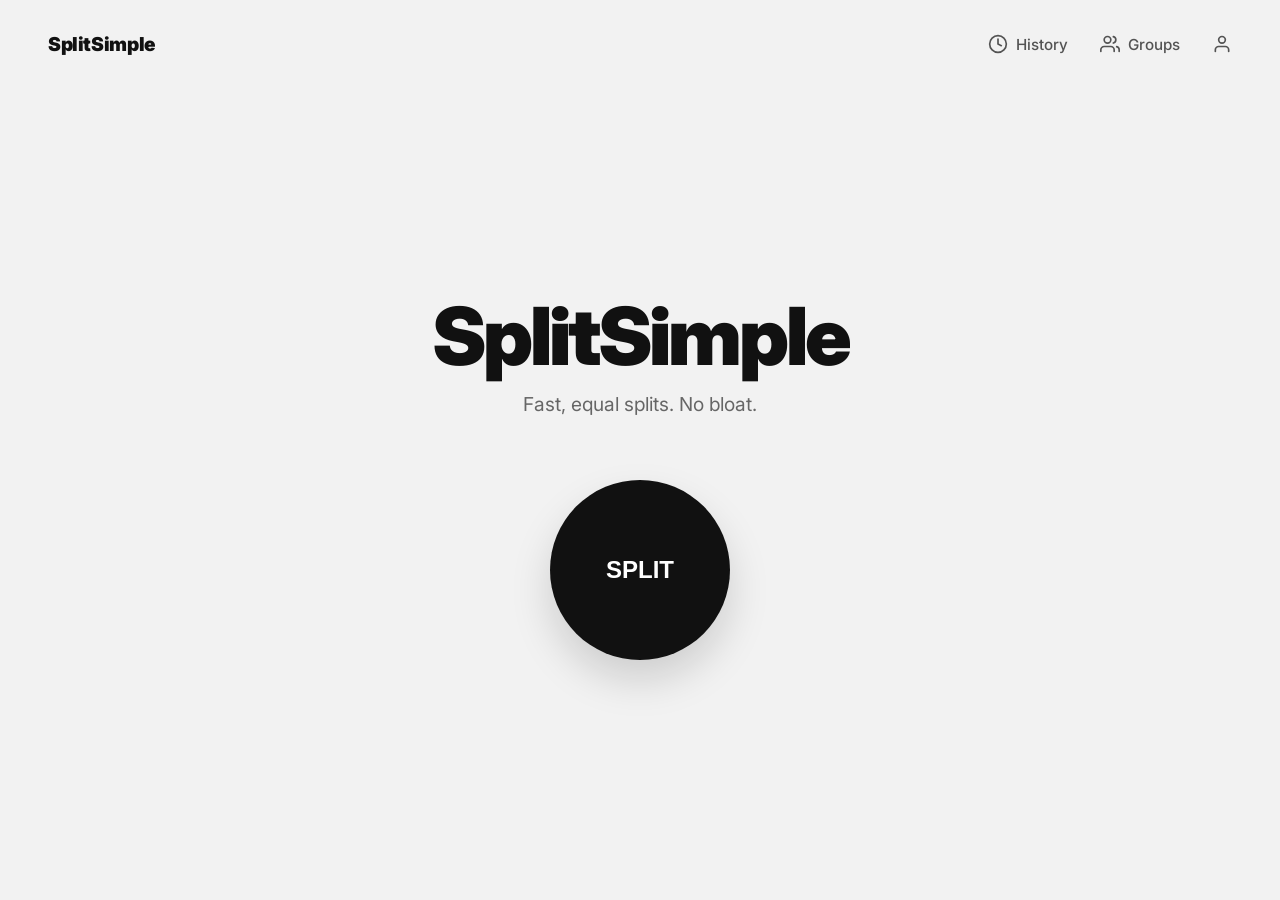
==== Iteration1/index.html @ 4bbc25de "New vibe coded SimpleSplit website in Iteration1 folder" ====
<!DOCTYPE html>
<html lang="en">
<head>
    <meta charset="UTF-8">
    <meta name="viewport" content="width=device-width, initial-scale=1.0">
    <title>SplitSimple</title>
    <link href="https://fonts.googleapis.com/css2?family=Inter:wght@400;600;900&display=swap" rel="stylesheet">
    <link rel="stylesheet" href="style.css">
</head>
<body>

    <header>
        <div class="brand">SplitSimple</div>
        <nav class="nav-items">
            <a href="#" class="nav-link" id="historyLink">
                <svg class="icon" viewBox="0 0 24 24" fill="none" stroke="currentColor" stroke-linecap="round" stroke-linejoin="round"><circle cx="12" cy="12" r="10"></circle><polyline points="12 6 12 12 16 14"></polyline></svg>
                <span class="nav-text">History</span>
            </a>
            <a href="#" class="nav-link">
                <svg class="icon" viewBox="0 0 24 24" fill="none" stroke="currentColor" stroke-linecap="round" stroke-linejoin="round"><path d="M17 21v-2a4 4 0 0 0-4-4H5a4 4 0 0 0-4 4v2"></path><circle cx="9" cy="7" r="4"></circle><path d="M23 21v-2a4 4 0 0 0-3-3.87"></path><path d="M16 3.13a4 4 0 0 1 0 7.75"></path></svg>
                <span class="nav-text">Groups</span>
            </a>
            <a href="#" class="nav-link">
                <svg class="icon" viewBox="0 0 24 24" fill="none" stroke="currentColor" stroke-linecap="round" stroke-linejoin="round"><path d="M20 21v-2a4 4 0 0 0-4-4H8a4 4 0 0 0-4 4v2"></path><circle cx="12" cy="7" r="4"></circle></svg>
            </a>
        </nav>
    </header>

    <main>
        <div class="view-section" id="hero">
            <h1>SplitSimple</h1>
            <p class="subtitle">Fast, equal splits. No bloat.</p>
            <div class="split-btn-container">
                <button class="big-btn" id="startBtn">SPLIT</button>
            </div>
        </div>

        <div class="view-section hidden" id="setup">
            <div class="setup-inputs">
                <input type="number" id="setupAmount" placeholder="$ 0.00" inputmode="decimal" step="0.01">
                <input type="number" id="setupCount" placeholder="2 People" inputmode="numeric" min="1">
            </div>
            
            <button class="big-continue" id="continueBtn">Continue &rarr;</button>
            
            <button class="secondary-btn" id="cancelSetupBtn" style="margin-top: 1.5rem; opacity: 0.5;">Cancel</button>
        </div>

        <div class="view-section hidden" id="app">
            <div class="top-inputs">
                <input type="number" id="totalAmount" placeholder="$ Total" inputmode="decimal">
            </div>
            
            <div class="ledger-container">
                <ul class="ledger-list" id="ledgerList">
                    </ul>
                <button id="addPersonBtn" class="add-btn">+ Add Person</button>
            </div>

            <div class="controls">
                <button class="primary-btn" id="saveBtn">Save to History</button>
                <button class="secondary-btn" id="resetBtn">Cancel / New Split</button>
            </div>
        </div>

        <div class="view-section hidden" id="history">
            <h2>History</h2>
            <div class="history-container">
                <ul class="history-list" id="historyList"></ul>
                <div class="empty-state" id="emptyHistoryMsg">No splits saved yet.</div>
            </div>
            <div class="controls">
                <button class="secondary-btn" id="backFromHistoryBtn">Back to Home</button>
                <button class="secondary-btn danger" id="clearHistoryBtn">Clear History</button>
            </div>
        </div>
    </main>

    <script src="script.js"></script>
</body>
</html>
---- Iteration1/style.css ----
:root {
  --bg-color: #F2F2F2;
  --text-color: #111111;
  --accent-color: #111111;
  --white: #ffffff;
  --input-border: #ccc;
  --danger: #ff4444;
  --success: #00b862;
  /* Nice vibrant green */
}

* {
  box-sizing: border-box;
  margin: 0;
  padding: 0;
  outline: none;
}

body {
  background-color: var(--bg-color);
  color: var(--text-color);
  font-family: 'Inter', sans-serif;
  height: 100vh;
  display: flex;
  flex-direction: column;
  overflow: hidden;
}

/* --- Header --- */
header {
  display: flex;
  justify-content: space-between;
  align-items: center;
  padding: 2rem 3rem;
  flex-shrink: 0;
}

.brand {
  font-weight: 900;
  font-size: 1.2rem;
  letter-spacing: -0.02em;
  cursor: pointer;
  transition: opacity 0.2s;
}

.brand:hover {
  opacity: 0.7;
}

.nav-items {
  display: flex;
  gap: 2rem;
  align-items: center;
}

.nav-link {
  display: flex;
  align-items: center;
  gap: 0.5rem;
  text-decoration: none;
  color: var(--text-color);
  font-weight: 500;
  font-size: 0.95rem;
  cursor: pointer;
  opacity: 0.7;
  transition: opacity 0.2s;
}

.nav-link:hover {
  opacity: 1;
}

.icon {
  width: 20px;
  height: 20px;
  stroke-width: 2;
}

/* --- Main Layout --- */
main {
  flex: 1;
  display: flex;
  flex-direction: column;
  justify-content: center;
  align-items: center;
  position: relative;
  width: 100%;
  max-width: 800px;
  margin: 0 auto;
  text-align: center;
  padding-bottom: 2rem;
}

/* --- View Sections --- */
.view-section {
  width: 100%;
  max-width: 600px;
  padding: 0 2rem;
  transition: all 0.5s cubic-bezier(0.16, 1, 0.3, 1);
  display: flex;
  flex-direction: column;
  align-items: center;
  position: absolute;
}

.view-section.hidden {
  opacity: 0;
  transform: translateY(20px) scale(0.98);
  pointer-events: none;
  z-index: -1;
}

.view-section:not(.hidden) {
  opacity: 1;
  transform: translateY(0) scale(1);
  pointer-events: all;
  z-index: 10;
}

/* --- Hero --- */
h1 {
  font-size: 5rem;
  font-weight: 900;
  letter-spacing: -0.04em;
  line-height: 1;
  margin-bottom: 1rem;
}

.subtitle {
  font-size: 1.2rem;
  color: #666;
  font-weight: 400;
  margin-bottom: 4rem;
}

.big-btn {
  width: 180px;
  height: 180px;
  border-radius: 50%;
  background-color: var(--accent-color);
  color: var(--white);
  border: none;
  font-size: 1.5rem;
  font-weight: 700;
  cursor: pointer;
  box-shadow: 0 20px 40px rgba(0, 0, 0, 0.15);
  transition: transform 0.2s, box-shadow 0.2s;
}

.big-btn:hover {
  transform: scale(1.05);
  box-shadow: 0 25px 50px rgba(0, 0, 0, 0.2);
}

.big-btn:active {
  transform: scale(0.95);
}

/* --- Setup View --- */
.setup-inputs {
  display: flex;
  flex-direction: column;
  gap: 2rem;
  margin-bottom: 3rem;
  width: 100%;
  align-items: center;
}

.setup-inputs input {
  width: 100%;
  max-width: 400px;
  background: transparent;
  border: none;
  border-bottom: 3px solid #ddd;
  font-family: 'Inter', sans-serif;
  font-size: 3rem;
  font-weight: 900;
  color: var(--text-color);
  padding: 0.5rem 0;
  text-align: center;
  transition: border-color 0.3s;
}

.setup-inputs input:focus {
  border-bottom-color: var(--accent-color);
}

.setup-inputs input::placeholder {
  color: #d0d0d0;
  font-weight: 900;
}

.big-continue {
  width: 100%;
  max-width: 250px;
  font-size: 1.1rem;
  padding: 1.2rem 2rem;
  border-radius: 50px;
  background-color: var(--accent-color);
  color: var(--white);
  border: none;
  font-weight: 700;
  letter-spacing: 0.05em;
  cursor: pointer;
  box-shadow: 0 10px 20px rgba(0, 0, 0, 0.1);
  transition: transform 0.2s, box-shadow 0.2s;
}

.big-continue:hover {
  transform: translateY(-2px);
  box-shadow: 0 15px 30px rgba(0, 0, 0, 0.15);
}

.big-continue:active {
  transform: translateY(0);
}

/* --- App/Calculator --- */
.top-inputs {
  margin-bottom: 2rem;
  width: 100%;
  display: flex;
  justify-content: center;
}

#totalAmount {
  background: transparent;
  border: none;
  border-bottom: 2px solid var(--input-border);
  font-size: 2.5rem;
  font-weight: 900;
  padding: 0.5rem;
  text-align: center;
  width: 100%;
  max-width: 300px;
  font-family: 'Inter', sans-serif;
  color: var(--text-color);
  transition: border-color 0.2s;
}

#totalAmount:focus {
  border-bottom-color: var(--accent-color);
}

.ledger-container {
  width: 100%;
  background: #fff;
  padding: 1.5rem;
  border-radius: 12px;
  box-shadow: 0 10px 30px rgba(0, 0, 0, 0.05);
  max-height: 50vh;
  display: flex;
  flex-direction: column;
}

.ledger-list {
  list-style: none;
  overflow-y: auto;
  margin-bottom: 1rem;
  padding-right: 5px;
}

.ledger-list::-webkit-scrollbar {
  width: 4px;
}

.ledger-list::-webkit-scrollbar-thumb {
  background-color: #ccc;
  border-radius: 4px;
}

.ledger-item {
  display: flex;
  justify-content: space-between;
  align-items: center;
  padding: 0.8rem 0;
  border-bottom: 1px solid #f0f0f0;
  animation: slideIn 0.3s ease-out forwards;
}

@keyframes slideIn {
  from {
    opacity: 0;
    transform: translateY(10px);
  }

  to {
    opacity: 1;
    transform: translateY(0);
  }
}

.name-input {
  border: none;
  background: transparent;
  font-size: 1rem;
  font-weight: 600;
  font-family: 'Inter', sans-serif;
  color: var(--text-color);
  width: 120px;
  border-bottom: 1px solid transparent;
  padding: 2px 0;
}

.name-input:focus {
  border-bottom: 1px solid var(--accent-color);
}

.row-right {
  display: flex;
  align-items: center;
  gap: 12px;
}

.split-val {
  font-size: 0.95rem;
  color: #666;
  font-weight: 500;
  min-width: 60px;
  text-align: right;
}

.status-btn {
  padding: 0.4rem 1rem;
  border-radius: 50px;
  font-size: 0.7rem;
  font-weight: 700;
  cursor: pointer;
  border: 2px solid var(--accent-color);
  background: transparent;
  color: var(--accent-color);
  transition: all 0.2s;
  text-transform: uppercase;
  width: 80px;
  text-align: center;
}

.status-btn.paid {
  background: var(--accent-color);
  color: var(--white);
}

.remove-btn {
  background: none;
  border: none;
  color: var(--danger);
  font-size: 1.2rem;
  cursor: pointer;
  opacity: 0.5;
}

.remove-btn:hover {
  opacity: 1;
}

.add-btn {
  width: 100%;
  padding: 0.8rem;
  background: #f9f9f9;
  border: 2px dashed #ddd;
  border-radius: 8px;
  font-weight: 600;
  color: #888;
  cursor: pointer;
  transition: all 0.2s;
}

.add-btn:hover {
  border-color: #999;
  color: #333;
  background: #f0f0f0;
}

/* Controls & History */
.controls {
  margin-top: 2rem;
  display: flex;
  gap: 1rem;
  align-items: center;
}

.primary-btn {
  background: var(--accent-color);
  color: white;
  border: none;
  padding: 0.8rem 1.5rem;
  border-radius: 6px;
  font-weight: 700;
  cursor: pointer;
}

.secondary-btn {
  background: none;
  border: none;
  color: #666;
  cursor: pointer;
  font-weight: 600;
  text-decoration: underline;
}

.secondary-btn.danger {
  color: var(--danger);
  text-decoration: none;
  font-size: 0.9rem;
}

.history-container {
  width: 100%;
  background: #fff;
  padding: 1.5rem;
  border-radius: 12px;
  box-shadow: 0 10px 30px rgba(0, 0, 0, 0.05);
  height: 50vh;
  overflow-y: auto;
  text-align: left;
}

h2 {
  margin-bottom: 1.5rem;
  font-size: 2rem;
  font-weight: 900;
}

.history-list {
  list-style: none;
}

.history-card {
  border-bottom: 1px solid #eee;
  padding: 1rem;
  margin: 0 -1rem;
  cursor: pointer;
  transition: background-color 0.2s;
}

.history-card:hover {
  background-color: #f7f7f7;
}

.history-card:last-child {
  border-bottom: none;
}

.h-header {
  display: flex;
  justify-content: space-between;
  margin-bottom: 0.5rem;
}

.h-date {
  font-size: 0.85rem;
  color: #888;
}

.h-total {
  font-weight: 900;
  font-size: 1.1rem;
  display: flex;
  align-items: center;
  gap: 5px;
}

.h-people {
  font-size: 0.9rem;
  color: #444;
}

.empty-state {
  color: #999;
  text-align: center;
  padding-top: 2rem;
}

/* Status Classes */
.text-success {
  color: var(--success);
}

.text-danger {
  color: var(--danger);
}

.icon-check {
  width: 18px;
  height: 18px;
  stroke-width: 3px;
}

/* Mobile */
@media (max-width: 600px) {
  h1 {
    font-size: 3.5rem;
  }

  header {
    padding: 1.5rem;
  }

  .nav-text {
    display: none;
  }

  .controls {
    flex-direction: column-reverse;
  }

  .setup-inputs input {
    font-size: 2.5rem;
  }
}

/* --- ANIMATION OVERLAY --- */
.transition-overlay {
  position: fixed;
  border-radius: 50%;
  background-color: var(--accent-color);
  z-index: 9999;
  pointer-events: none;
  transition: transform 0.6s cubic-bezier(0.7, 0, 0.3, 1), opacity 0.4s ease-out;
}
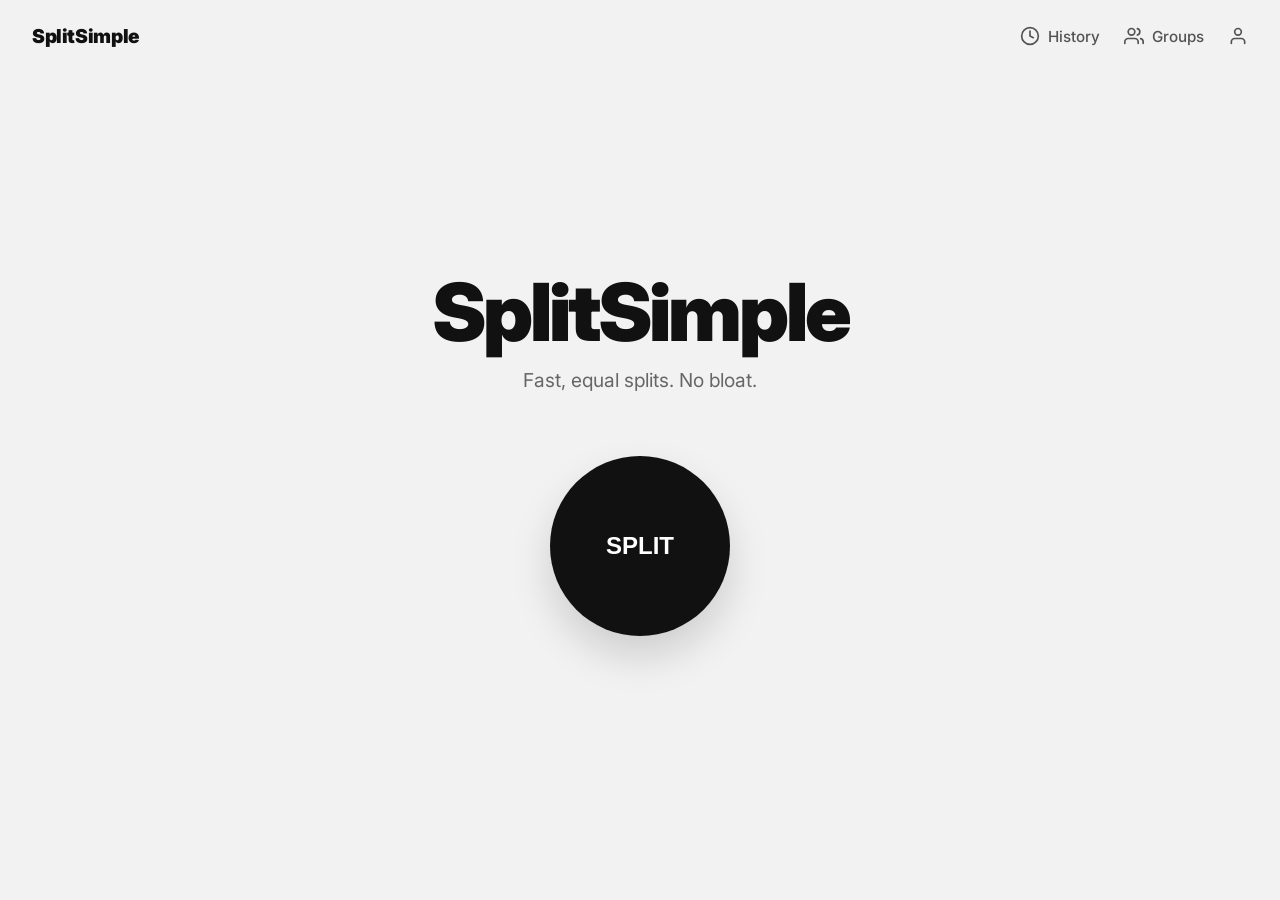
==== commit 388e10a8: "Made groups feature" ====
--- a/Iteration1/index.html
+++ b/Iteration1/index.html
@@ -16,12 +16,12 @@
                 <svg class="icon" viewBox="0 0 24 24" fill="none" stroke="currentColor" stroke-linecap="round" stroke-linejoin="round"><circle cx="12" cy="12" r="10"></circle><polyline points="12 6 12 12 16 14"></polyline></svg>
                 <span class="nav-text">History</span>
             </a>
-            <a href="#" class="nav-link">
+            <a href="#" class="nav-link" id="groupsLink">
                 <svg class="icon" viewBox="0 0 24 24" fill="none" stroke="currentColor" stroke-linecap="round" stroke-linejoin="round"><path d="M17 21v-2a4 4 0 0 0-4-4H5a4 4 0 0 0-4 4v2"></path><circle cx="9" cy="7" r="4"></circle><path d="M23 21v-2a4 4 0 0 0-3-3.87"></path><path d="M16 3.13a4 4 0 0 1 0 7.75"></path></svg>
                 <span class="nav-text">Groups</span>
             </a>
-            <a href="#" class="nav-link">
-                <svg class="icon" viewBox="0 0 24 24" fill="none" stroke="currentColor" stroke-linecap="round" stroke-linejoin="round"><path d="M20 21v-2a4 4 0 0 0-4-4H8a4 4 0 0 0-4 4v2"></path><circle cx="12" cy="7" r="4"></circle></svg>
+            <a href="#" class="nav-link" id="accountLink">
+                <svg class="icon" id="userIcon" viewBox="0 0 24 24" fill="none" stroke="currentColor" stroke-linecap="round" stroke-linejoin="round"><path d="M20 21v-2a4 4 0 0 0-4-4H8a4 4 0 0 0-4 4v2"></path><circle cx="12" cy="7" r="4"></circle></svg>
             </a>
         </nav>
     </header>
@@ -35,14 +35,46 @@
             </div>
         </div>
 
+        <div class="view-section hidden" id="auth">
+            <div class="auth-tabs">
+                <button class="auth-tab active" id="tabLogin">Login</button>
+                <button class="auth-tab" id="tabRegister">Sign Up</button>
+            </div>
+            
+            <div class="auth-form">
+                <input type="text" id="authUsername" placeholder="Username" autocomplete="off">
+                <input type="password" id="authPassword" placeholder="Password">
+                <div class="auth-error" id="authError"></div>
+                <button class="big-continue" id="authActionBtn">Login</button>
+                <button class="secondary-btn" id="cancelAuthBtn">Cancel</button>
+                <button class="secondary-btn danger hidden" id="logoutBtn">Log Out</button>
+            </div>
+        </div>
+
         <div class="view-section hidden" id="setup">
             <div class="setup-inputs">
                 <input type="number" id="setupAmount" placeholder="$ 0.00" inputmode="decimal" step="0.01">
                 <input type="number" id="setupCount" placeholder="2 People" inputmode="numeric" min="1">
             </div>
             
+            <div class="group-loader">
+                <button class="secondary-btn" id="loadGroupBtn">📂 Load Saved Group</button>
+                
+                <div id="groupSelectContainer" class="hidden">
+                    <p class="select-label">Pick a group:</p>
+                    <div id="setupGroupList" class="mini-group-list"></div>
+                    <button class="text-btn" id="cancelGroupLoad">Cancel</button>
+                </div>
+
+                <div id="activeGroupDisplay" class="hidden">
+                    <span class="active-group-badge">
+                        Group: <strong id="activeGroupName">Lunch Crew</strong>
+                        <span id="clearActiveGroup" class="clear-badge">×</span>
+                    </span>
+                </div>
+            </div>
+            
             <button class="big-continue" id="continueBtn">Continue &rarr;</button>
-            
             <button class="secondary-btn" id="cancelSetupBtn" style="margin-top: 1.5rem; opacity: 0.5;">Cancel</button>
         </div>
 
@@ -64,7 +96,7 @@
         </div>
 
         <div class="view-section hidden" id="history">
-            <h2>History</h2>
+            <h2 id="historyTitle">History</h2>
             <div class="history-container">
                 <ul class="history-list" id="historyList"></ul>
                 <div class="empty-state" id="emptyHistoryMsg">No splits saved yet.</div>
@@ -74,6 +106,45 @@
                 <button class="secondary-btn danger" id="clearHistoryBtn">Clear History</button>
             </div>
         </div>
+
+        <div class="view-section hidden" id="groups">
+            
+            <div id="groupsListView" style="width: 100%; display: flex; flex-direction: column; align-items: center;">
+                <h2>Your Groups</h2>
+                
+                <div class="history-container" style="height: 50vh; width: 100%; margin-bottom: 2rem;">
+                    <ul class="history-list" id="groupsList"></ul>
+                    <div class="empty-state" id="emptyGroupsMsg">No groups created yet.</div>
+                </div>
+                
+                <div class="controls">
+                    <button class="primary-btn" id="goToCreateGroupBtn">+ Create New Group</button>
+                    <button class="secondary-btn" id="backFromGroupsBtn">Back to Home</button>
+                </div>
+            </div>
+
+            <div id="groupsCreateView" class="hidden" style="width: 100%; display: flex; flex-direction: column; align-items: center;">
+                <h2>New Group</h2>
+                
+                <div class="group-form-container">
+                    <input type="text" id="newGroupName" class="group-name-input" placeholder="Group Name (e.g. Lunch)">
+                    
+                    <p style="font-size: 0.9rem; color: #888; margin-top: 1rem; text-align: left; font-weight: 600;">Members:</p>
+                    
+                    <div id="newGroupMembersList" class="members-input-list">
+                        </div>
+                    
+                    <button class="secondary-btn" id="addNewMemberInputBtn" style="align-self: flex-start; margin-top: 0.5rem; font-size: 0.8rem;">+ Add Another Member</button>
+                    
+                    <div class="create-actions" style="margin-top: 2rem;">
+                        <button class="primary-btn" id="saveNewGroupBtn" style="width: 100%;">Save Group</button>
+                        <button class="secondary-btn" id="cancelCreateGroupBtn" style="width: 100%;">Cancel</button>
+                    </div>
+                </div>
+            </div>
+
+        </div>
+
     </main>
 
     <script src="script.js"></script>
--- a/Iteration1/style.css
+++ b/Iteration1/style.css
@@ -6,7 +6,6 @@
   --input-border: #ccc;
   --danger: #ff4444;
   --success: #00b862;
-  /* Nice vibrant green */
 }
 
 * {
@@ -16,6 +15,11 @@
   outline: none;
 }
 
+/* --- CRITICAL FIX: Generic Hidden Class --- */
+.hidden {
+  display: none !important;
+}
+
 body {
   background-color: var(--bg-color);
   color: var(--text-color);
@@ -24,6 +28,7 @@
   display: flex;
   flex-direction: column;
   overflow: hidden;
+  /* App-like feel */
 }
 
 /* --- Header --- */
@@ -31,8 +36,9 @@
   display: flex;
   justify-content: space-between;
   align-items: center;
-  padding: 2rem 3rem;
+  padding: 1.5rem 2rem;
   flex-shrink: 0;
+  z-index: 20;
 }
 
 .brand {
@@ -49,7 +55,7 @@
 
 .nav-items {
   display: flex;
-  gap: 2rem;
+  gap: 1.5rem;
   align-items: center;
 }
 
@@ -76,32 +82,52 @@
   stroke-width: 2;
 }
 
+.icon-filled {
+  fill: var(--text-color);
+}
+
 /* --- Main Layout --- */
 main {
   flex: 1;
-  display: flex;
-  flex-direction: column;
-  justify-content: center;
-  align-items: center;
   position: relative;
   width: 100%;
   max-width: 800px;
   margin: 0 auto;
-  text-align: center;
-  padding-bottom: 2rem;
+  /* Allow main to hold absolute children properly */
 }
 
 /* --- View Sections --- */
 .view-section {
   width: 100%;
-  max-width: 600px;
-  padding: 0 2rem;
-  transition: all 0.5s cubic-bezier(0.16, 1, 0.3, 1);
-  display: flex;
-  flex-direction: column;
-  align-items: center;
+  height: 100%;
+  /* Take full height of main */
+  padding: 0 2rem 4rem 2rem;
+  /* Add bottom padding for scroll space */
   position: absolute;
-}
+  top: 0;
+  left: 0;
+
+  /* Layout */
+  display: flex;
+  flex-direction: column;
+  align-items: center;
+  justify-content: center;
+  /* Center content vertically by default */
+
+  /* Scroll handling */
+  overflow-y: auto;
+  -webkit-overflow-scrolling: touch;
+
+  transition: all 0.4s cubic-bezier(0.16, 1, 0.3, 1);
+}
+
+/* Custom Scrollbar for View Sections */
+.view-section::-webkit-scrollbar {
+  width: 0px;
+  background: transparent;
+}
+
+/* Hide scrollbar for cleaner look */
 
 .view-section.hidden {
   opacity: 0;
@@ -145,6 +171,7 @@
   cursor: pointer;
   box-shadow: 0 20px 40px rgba(0, 0, 0, 0.15);
   transition: transform 0.2s, box-shadow 0.2s;
+  flex-shrink: 0;
 }
 
 .big-btn:hover {
@@ -161,7 +188,7 @@
   display: flex;
   flex-direction: column;
   gap: 2rem;
-  margin-bottom: 3rem;
+  margin-bottom: 2rem;
   width: 100%;
   align-items: center;
 }
@@ -190,6 +217,73 @@
   font-weight: 900;
 }
 
+.group-loader {
+  width: 100%;
+  max-width: 400px;
+  margin-bottom: 2rem;
+  display: flex;
+  flex-direction: column;
+  align-items: center;
+  min-height: 40px;
+}
+
+.mini-group-list {
+  width: 100%;
+  background: #fff;
+  border-radius: 8px;
+  box-shadow: 0 5px 15px rgba(0, 0, 0, 0.1);
+  margin-top: 10px;
+  max-height: 150px;
+  overflow-y: auto;
+  text-align: left;
+}
+
+.mini-group-item {
+  padding: 0.8rem 1rem;
+  border-bottom: 1px solid #eee;
+  cursor: pointer;
+  font-size: 0.9rem;
+  font-weight: 600;
+  transition: background 0.2s;
+}
+
+.mini-group-item:hover {
+  background: #f9f9f9;
+}
+
+.select-label {
+  font-size: 0.8rem;
+  color: #888;
+  margin-top: 0.5rem;
+}
+
+.text-btn {
+  background: none;
+  border: none;
+  font-size: 0.8rem;
+  text-decoration: underline;
+  cursor: pointer;
+  color: #666;
+  margin-top: 5px;
+}
+
+.active-group-badge {
+  background: var(--accent-color);
+  color: white;
+  padding: 0.5rem 1rem;
+  border-radius: 50px;
+  display: inline-flex;
+  align-items: center;
+  gap: 10px;
+  font-size: 0.9rem;
+}
+
+.clear-badge {
+  cursor: pointer;
+  font-weight: 900;
+  opacity: 0.7;
+}
+
 .big-continue {
   width: 100%;
   max-width: 250px;
@@ -213,6 +307,122 @@
 
 .big-continue:active {
   transform: translateY(0);
+}
+
+/* --- Auth View --- */
+.auth-tabs {
+  display: flex;
+  gap: 1rem;
+  margin-bottom: 2rem;
+}
+
+.auth-tab {
+  background: none;
+  border: none;
+  font-size: 1.2rem;
+  font-weight: 600;
+  color: #999;
+  cursor: pointer;
+  padding-bottom: 0.2rem;
+  border-bottom: 2px solid transparent;
+  transition: all 0.2s;
+}
+
+.auth-tab.active {
+  color: var(--text-color);
+  border-bottom-color: var(--accent-color);
+}
+
+.auth-form {
+  display: flex;
+  flex-direction: column;
+  gap: 1.5rem;
+  width: 100%;
+  align-items: center;
+}
+
+.auth-form input {
+  font-size: 1.5rem;
+  width: 100%;
+  max-width: 300px;
+  padding: 0.5rem;
+  background: transparent;
+  border: none;
+  border-bottom: 2px solid #ccc;
+  font-family: 'Inter', sans-serif;
+  font-weight: 700;
+  text-align: center;
+}
+
+.auth-form input:focus {
+  border-bottom-color: var(--accent-color);
+}
+
+.auth-error {
+  color: var(--danger);
+  font-size: 0.9rem;
+  margin-top: 1rem;
+  height: 1.2em;
+}
+
+/* --- Groups Create View (Improved Layout) --- */
+.group-form-container {
+  background: white;
+  padding: 2rem;
+  border-radius: 16px;
+  box-shadow: 0 10px 30px rgba(0, 0, 0, 0.05);
+  width: 100%;
+  max-width: 400px;
+  display: flex;
+  flex-direction: column;
+  gap: 1.5rem;
+}
+
+.group-name-input {
+  font-size: 1.5rem;
+  font-weight: 800;
+  border: none;
+  border-bottom: 2px solid #eee;
+  padding: 0.5rem 0;
+  width: 100%;
+  text-align: left;
+  outline: none;
+  transition: border 0.2s;
+}
+
+.group-name-input:focus {
+  border-bottom-color: var(--accent-color);
+}
+
+.members-input-list {
+  display: flex;
+  flex-direction: column;
+  gap: 0.8rem;
+  max-height: 250px;
+  overflow-y: auto;
+  padding-right: 5px;
+}
+
+.member-create-input {
+  font-size: 1rem;
+  padding: 0.6rem;
+  border: 1px solid #eee;
+  border-radius: 6px;
+  background: #f9f9f9;
+  outline: none;
+}
+
+.member-create-input:focus {
+  background: white;
+  border-color: #ccc;
+}
+
+.create-actions {
+  display: flex;
+  flex-direction: column;
+  /* Stack buttons on mobile */
+  gap: 0.8rem;
+  margin-top: 1rem;
 }
 
 /* --- App/Calculator --- */
@@ -377,6 +587,7 @@
   display: flex;
   gap: 1rem;
   align-items: center;
+  justify-content: center;
 }
 
 .primary-btn {
@@ -471,7 +682,6 @@
   padding-top: 2rem;
 }
 
-/* Status Classes */
 .text-success {
   color: var(--success);
 }
@@ -486,7 +696,6 @@
   stroke-width: 3px;
 }
 
-/* Mobile */
 @media (max-width: 600px) {
   h1 {
     font-size: 3.5rem;
@@ -509,7 +718,6 @@
   }
 }
 
-/* --- ANIMATION OVERLAY --- */
 .transition-overlay {
   position: fixed;
   border-radius: 50%;
@@ -517,4 +725,21 @@
   z-index: 9999;
   pointer-events: none;
   transition: transform 0.6s cubic-bezier(0.7, 0, 0.3, 1), opacity 0.4s ease-out;
+}
+
+.delete-group-btn {
+  background: transparent;
+  border: none;
+  color: var(--danger);
+  font-size: 1.5rem;
+  line-height: 1;
+  padding: 0 0.5rem;
+  cursor: pointer;
+  opacity: 0.6;
+  transition: opacity 0.2s;
+}
+
+.delete-group-btn:hover {
+  opacity: 1;
+  transform: scale(1.1);
 }
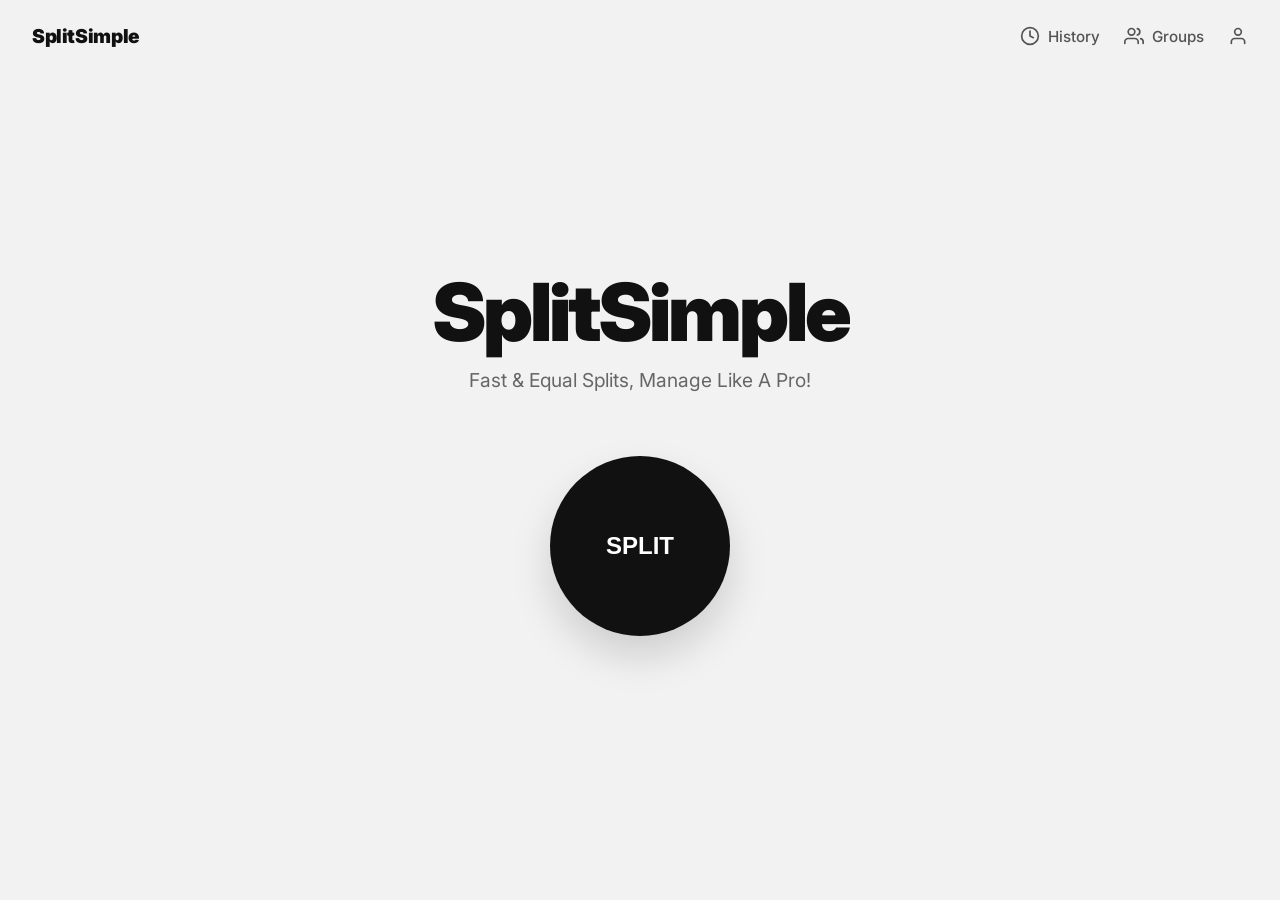
==== commit 3c81ccbe: "changed the homepage text.." ====
--- a/Iteration1/index.html
+++ b/Iteration1/index.html
@@ -29,7 +29,8 @@
     <main>
         <div class="view-section" id="hero">
             <h1>SplitSimple</h1>
-            <p class="subtitle">Fast, equal splits. No bloat.</p>
+            <p class="subtitle">Fast & Equal Splits, Manage Like A Pro!</p>
+            
             <div class="split-btn-container">
                 <button class="big-btn" id="startBtn">SPLIT</button>
             </div>
--- a/Iteration1/style.css
+++ b/Iteration1/style.css
@@ -183,6 +183,7 @@
   transform: scale(0.95);
 }
 
+
 /* --- Setup View --- */
 .setup-inputs {
   display: flex;
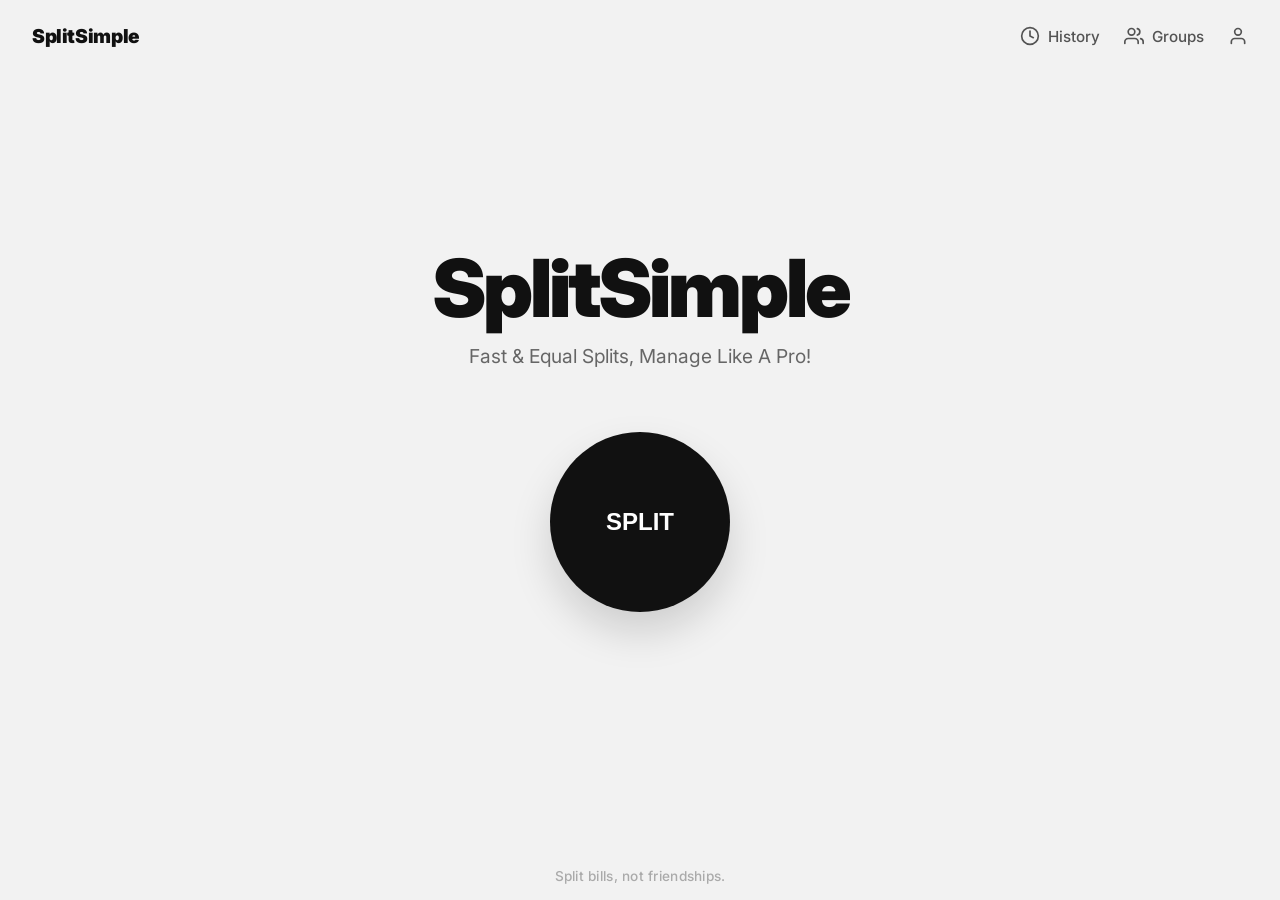
==== commit 8496c3f3: "Add footer to homepage" ====
--- a/Iteration1/index.html
+++ b/Iteration1/index.html
@@ -148,6 +148,10 @@
 
     </main>
 
+    <footer class="app-footer">
+        Split bills, not friendships.
+    </footer>
+
     <script src="script.js"></script>
 </body>
 </html>
--- a/Iteration1/style.css
+++ b/Iteration1/style.css
@@ -743,4 +743,20 @@
 .delete-group-btn:hover {
   opacity: 1;
   transform: scale(1.1);
+}
+
+/* ... existing styles ... */
+
+.app-footer {
+  padding: 1rem;
+  text-align: center;
+  color: #aaa;
+  /* Light gray text */
+  font-size: 0.85rem;
+  font-weight: 500;
+  letter-spacing: 0.02em;
+  flex-shrink: 0;
+  /* Prevents it from disappearing on small screens */
+  cursor: default;
+  user-select: none;
 }
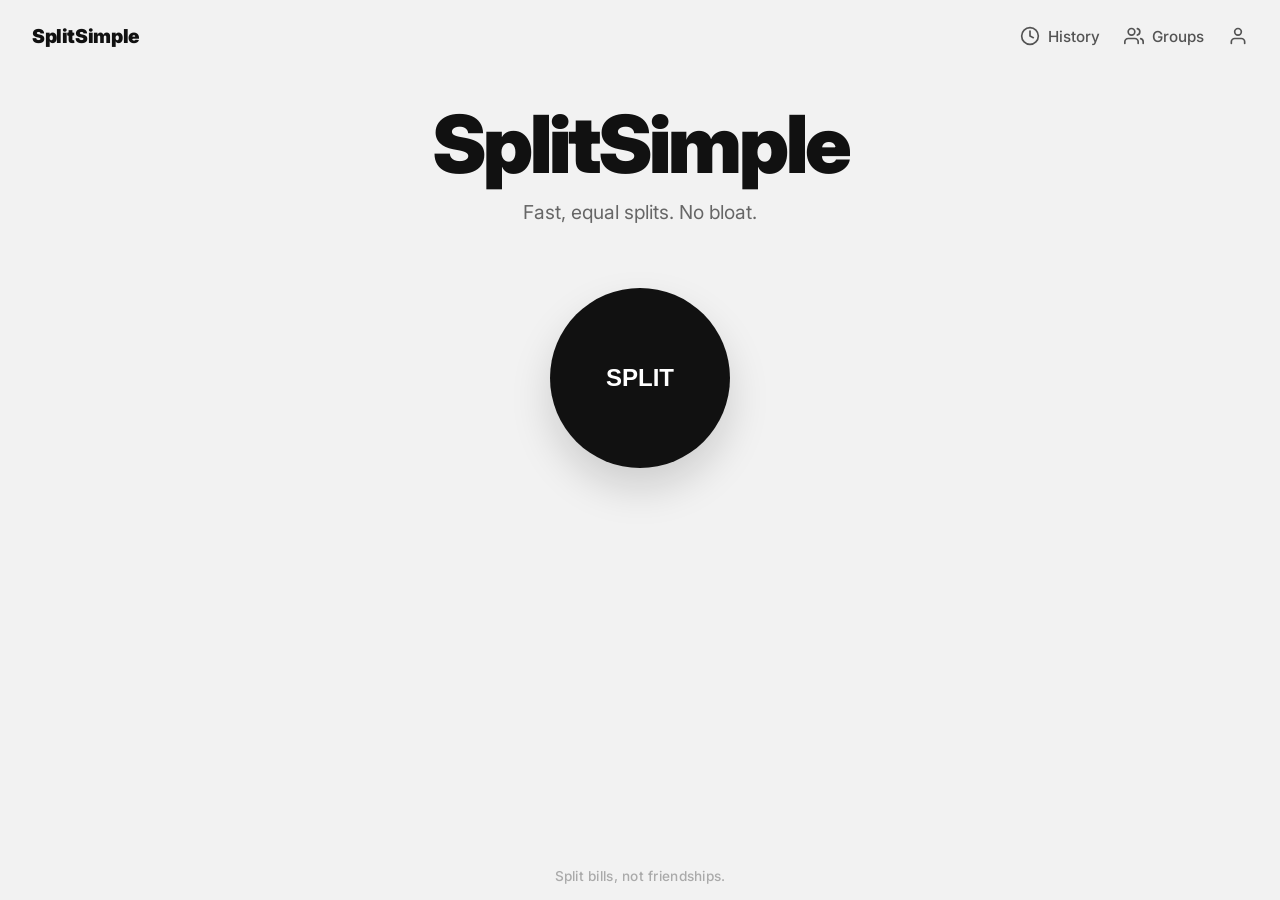
==== commit 9e447454: "Make admin page" ====
--- a/Iteration1/index.html
+++ b/Iteration1/index.html
@@ -12,6 +12,10 @@
     <header>
         <div class="brand">SplitSimple</div>
         <nav class="nav-items">
+            <a href="#" class="nav-link hidden" id="adminLink" style="color: var(--danger);">
+                <svg class="icon" viewBox="0 0 24 24" fill="none" stroke="currentColor" stroke-linecap="round" stroke-linejoin="round"><path d="M12 22s8-4 8-10V5l-8-3-8 3v7c0 6 8 10 8 10z"></path></svg>
+                <span class="nav-text">Admin</span>
+            </a>
             <a href="#" class="nav-link" id="historyLink">
                 <svg class="icon" viewBox="0 0 24 24" fill="none" stroke="currentColor" stroke-linecap="round" stroke-linejoin="round"><circle cx="12" cy="12" r="10"></circle><polyline points="12 6 12 12 16 14"></polyline></svg>
                 <span class="nav-text">History</span>
@@ -29,8 +33,7 @@
     <main>
         <div class="view-section" id="hero">
             <h1>SplitSimple</h1>
-            <p class="subtitle">Fast & Equal Splits, Manage Like A Pro!</p>
-            
+            <p class="subtitle">Fast, equal splits. No bloat.</p>
             <div class="split-btn-container">
                 <button class="big-btn" id="startBtn">SPLIT</button>
             </div>
@@ -60,13 +63,11 @@
             
             <div class="group-loader">
                 <button class="secondary-btn" id="loadGroupBtn">📂 Load Saved Group</button>
-                
                 <div id="groupSelectContainer" class="hidden">
                     <p class="select-label">Pick a group:</p>
                     <div id="setupGroupList" class="mini-group-list"></div>
                     <button class="text-btn" id="cancelGroupLoad">Cancel</button>
                 </div>
-
                 <div id="activeGroupDisplay" class="hidden">
                     <span class="active-group-badge">
                         Group: <strong id="activeGroupName">Lunch Crew</strong>
@@ -85,8 +86,7 @@
             </div>
             
             <div class="ledger-container">
-                <ul class="ledger-list" id="ledgerList">
-                    </ul>
+                <ul class="ledger-list" id="ledgerList"></ul>
                 <button id="addPersonBtn" class="add-btn">+ Add Person</button>
             </div>
 
@@ -109,15 +109,12 @@
         </div>
 
         <div class="view-section hidden" id="groups">
-            
             <div id="groupsListView" style="width: 100%; display: flex; flex-direction: column; align-items: center;">
                 <h2>Your Groups</h2>
-                
                 <div class="history-container" style="height: 50vh; width: 100%; margin-bottom: 2rem;">
                     <ul class="history-list" id="groupsList"></ul>
                     <div class="empty-state" id="emptyGroupsMsg">No groups created yet.</div>
                 </div>
-                
                 <div class="controls">
                     <button class="primary-btn" id="goToCreateGroupBtn">+ Create New Group</button>
                     <button class="secondary-btn" id="backFromGroupsBtn">Back to Home</button>
@@ -126,24 +123,35 @@
 
             <div id="groupsCreateView" class="hidden" style="width: 100%; display: flex; flex-direction: column; align-items: center;">
                 <h2>New Group</h2>
-                
                 <div class="group-form-container">
                     <input type="text" id="newGroupName" class="group-name-input" placeholder="Group Name (e.g. Lunch)">
-                    
                     <p style="font-size: 0.9rem; color: #888; margin-top: 1rem; text-align: left; font-weight: 600;">Members:</p>
-                    
-                    <div id="newGroupMembersList" class="members-input-list">
-                        </div>
-                    
+                    <div id="newGroupMembersList" class="members-input-list"></div>
                     <button class="secondary-btn" id="addNewMemberInputBtn" style="align-self: flex-start; margin-top: 0.5rem; font-size: 0.8rem;">+ Add Another Member</button>
-                    
                     <div class="create-actions" style="margin-top: 2rem;">
                         <button class="primary-btn" id="saveNewGroupBtn" style="width: 100%;">Save Group</button>
                         <button class="secondary-btn" id="cancelCreateGroupBtn" style="width: 100%;">Cancel</button>
                     </div>
                 </div>
             </div>
+        </div>
 
+        <div class="view-section hidden" id="admin">
+            <h2>Admin Dashboard</h2>
+            
+            <div id="adminStatsGrid" class="admin-stats-grid">
+                </div>
+
+            <div style="width: 100%; display: flex; flex-direction: column; align-items: center;">
+                <h3 style="align-self: flex-start; margin-bottom: 1rem; font-size: 1.2rem;">User Management</h3>
+                <div id="adminUserList" class="admin-user-list">
+                    </div>
+            </div>
+            
+            <div class="controls" style="margin-top: 1rem; border-top: 1px solid #ddd; padding-top: 2rem; width: 100%;">
+                <button class="secondary-btn" id="backFromAdminBtn">Back to Home</button>
+                <button class="secondary-btn danger" id="globalResetBtn">⚠ Factory Reset App Data</button>
+            </div>
         </div>
 
     </main>
--- a/Iteration1/style.css
+++ b/Iteration1/style.css
@@ -28,7 +28,6 @@
   display: flex;
   flex-direction: column;
   overflow: hidden;
-  /* App-like feel */
 }
 
 /* --- Header --- */
@@ -93,41 +92,29 @@
   width: 100%;
   max-width: 800px;
   margin: 0 auto;
-  /* Allow main to hold absolute children properly */
 }
 
 /* --- View Sections --- */
 .view-section {
   width: 100%;
   height: 100%;
-  /* Take full height of main */
-  padding: 0 2rem 4rem 2rem;
-  /* Add bottom padding for scroll space */
+  padding: 2rem 2rem 4rem 2rem;
   position: absolute;
   top: 0;
   left: 0;
-
-  /* Layout */
-  display: flex;
-  flex-direction: column;
-  align-items: center;
-  justify-content: center;
-  /* Center content vertically by default */
-
-  /* Scroll handling */
+  display: flex;
+  flex-direction: column;
+  align-items: center;
+  justify-content: flex-start;
   overflow-y: auto;
   -webkit-overflow-scrolling: touch;
-
   transition: all 0.4s cubic-bezier(0.16, 1, 0.3, 1);
 }
 
-/* Custom Scrollbar for View Sections */
 .view-section::-webkit-scrollbar {
   width: 0px;
   background: transparent;
 }
-
-/* Hide scrollbar for cleaner look */
 
 .view-section.hidden {
   opacity: 0;
@@ -182,7 +169,6 @@
 .big-btn:active {
   transform: scale(0.95);
 }
-
 
 /* --- Setup View --- */
 .setup-inputs {
@@ -366,7 +352,7 @@
   height: 1.2em;
 }
 
-/* --- Groups Create View (Improved Layout) --- */
+/* --- Groups Create View --- */
 .group-form-container {
   background: white;
   padding: 2rem;
@@ -421,7 +407,6 @@
 .create-actions {
   display: flex;
   flex-direction: column;
-  /* Stack buttons on mobile */
   gap: 0.8rem;
   margin-top: 1rem;
 }
@@ -657,6 +642,8 @@
   display: flex;
   justify-content: space-between;
   margin-bottom: 0.5rem;
+  width: 100%;
+  align-items: center;
 }
 
 .h-date {
@@ -697,26 +684,129 @@
   stroke-width: 3px;
 }
 
-@media (max-width: 600px) {
-  h1 {
-    font-size: 3.5rem;
-  }
-
-  header {
-    padding: 1.5rem;
-  }
-
-  .nav-text {
-    display: none;
-  }
-
-  .controls {
-    flex-direction: column-reverse;
-  }
-
-  .setup-inputs input {
-    font-size: 2.5rem;
-  }
+/* Delete Group Btn */
+.delete-group-btn {
+  background: transparent;
+  border: none;
+  color: #ff4444;
+  font-size: 1.5rem;
+  line-height: 1;
+  margin-left: 10px;
+  cursor: pointer;
+  opacity: 0.6;
+  transition: all 0.2s;
+}
+
+.delete-group-btn:hover {
+  opacity: 1;
+  transform: scale(1.2);
+}
+
+/* --- ADMIN DASHBOARD (NEW) --- */
+.admin-stats-grid {
+  display: grid;
+  grid-template-columns: repeat(auto-fit, minmax(130px, 1fr));
+  gap: 1rem;
+  width: 100%;
+  margin-bottom: 2rem;
+}
+
+.stat-card {
+  background: #fff;
+  padding: 1.5rem 1rem;
+  border-radius: 12px;
+  box-shadow: 0 5px 15px rgba(0, 0, 0, 0.05);
+  display: flex;
+  flex-direction: column;
+  align-items: center;
+  justify-content: center;
+}
+
+.stat-value {
+  font-size: 2rem;
+  font-weight: 900;
+  color: var(--accent-color);
+}
+
+.stat-label {
+  font-size: 0.75rem;
+  color: #888;
+  font-weight: 700;
+  text-transform: uppercase;
+  margin-top: 5px;
+  text-align: center;
+}
+
+.admin-user-list {
+  width: 100%;
+  display: flex;
+  flex-direction: column;
+  gap: 1rem;
+  margin-bottom: 2rem;
+}
+
+.admin-user-card {
+  background: #fff;
+  padding: 1.2rem;
+  border-radius: 12px;
+  box-shadow: 0 5px 15px rgba(0, 0, 0, 0.05);
+  display: flex;
+  flex-direction: column;
+  gap: 10px;
+  text-align: left;
+  border: 1px solid #eee;
+}
+
+.admin-user-header {
+  display: flex;
+  justify-content: space-between;
+  align-items: center;
+  font-weight: 900;
+  font-size: 1.1rem;
+}
+
+.admin-user-actions {
+  display: flex;
+  gap: 10px;
+  flex-wrap: wrap;
+  margin-top: 0.5rem;
+}
+
+.admin-btn {
+  font-size: 0.75rem;
+  padding: 0.5rem 1rem;
+  border-radius: 6px;
+  border: 1px solid #ddd;
+  background: #f9f9f9;
+  cursor: pointer;
+  font-weight: 600;
+  transition: all 0.2s;
+}
+
+.admin-btn:hover {
+  background: #eee;
+}
+
+.admin-btn.danger {
+  color: var(--danger);
+  border-color: #ffcccc;
+  background: #fff0f0;
+}
+
+.admin-btn.danger:hover {
+  background: #ffe0e0;
+}
+
+.app-footer {
+  padding: 1rem;
+  text-align: center;
+  color: #aaa;
+  font-size: 0.85rem;
+  font-weight: 500;
+  letter-spacing: 0.02em;
+  flex-shrink: 0;
+  cursor: default;
+  user-select: none;
 }
 
 .transition-overlay {
@@ -728,35 +818,30 @@
   transition: transform 0.6s cubic-bezier(0.7, 0, 0.3, 1), opacity 0.4s ease-out;
 }
 
-.delete-group-btn {
-  background: transparent;
-  border: none;
-  color: var(--danger);
-  font-size: 1.5rem;
-  line-height: 1;
-  padding: 0 0.5rem;
-  cursor: pointer;
-  opacity: 0.6;
-  transition: opacity 0.2s;
-}
-
-.delete-group-btn:hover {
-  opacity: 1;
-  transform: scale(1.1);
-}
-
-/* ... existing styles ... */
-
-.app-footer {
-  padding: 1rem;
-  text-align: center;
-  color: #aaa;
-  /* Light gray text */
-  font-size: 0.85rem;
-  font-weight: 500;
-  letter-spacing: 0.02em;
-  flex-shrink: 0;
-  /* Prevents it from disappearing on small screens */
-  cursor: default;
-  user-select: none;
+@media (max-width: 600px) {
+  h1 {
+    font-size: 3.5rem;
+  }
+
+  header {
+    padding: 1.5rem;
+  }
+
+  .nav-text {
+    display: none;
+  }
+
+  .controls {
+    flex-direction: column-reverse;
+  }
+
+  .setup-inputs input {
+    font-size: 2.5rem;
+  }
+
+  .admin-user-header {
+    flex-direction: column;
+    align-items: flex-start;
+    gap: 5px;
+  }
 }
